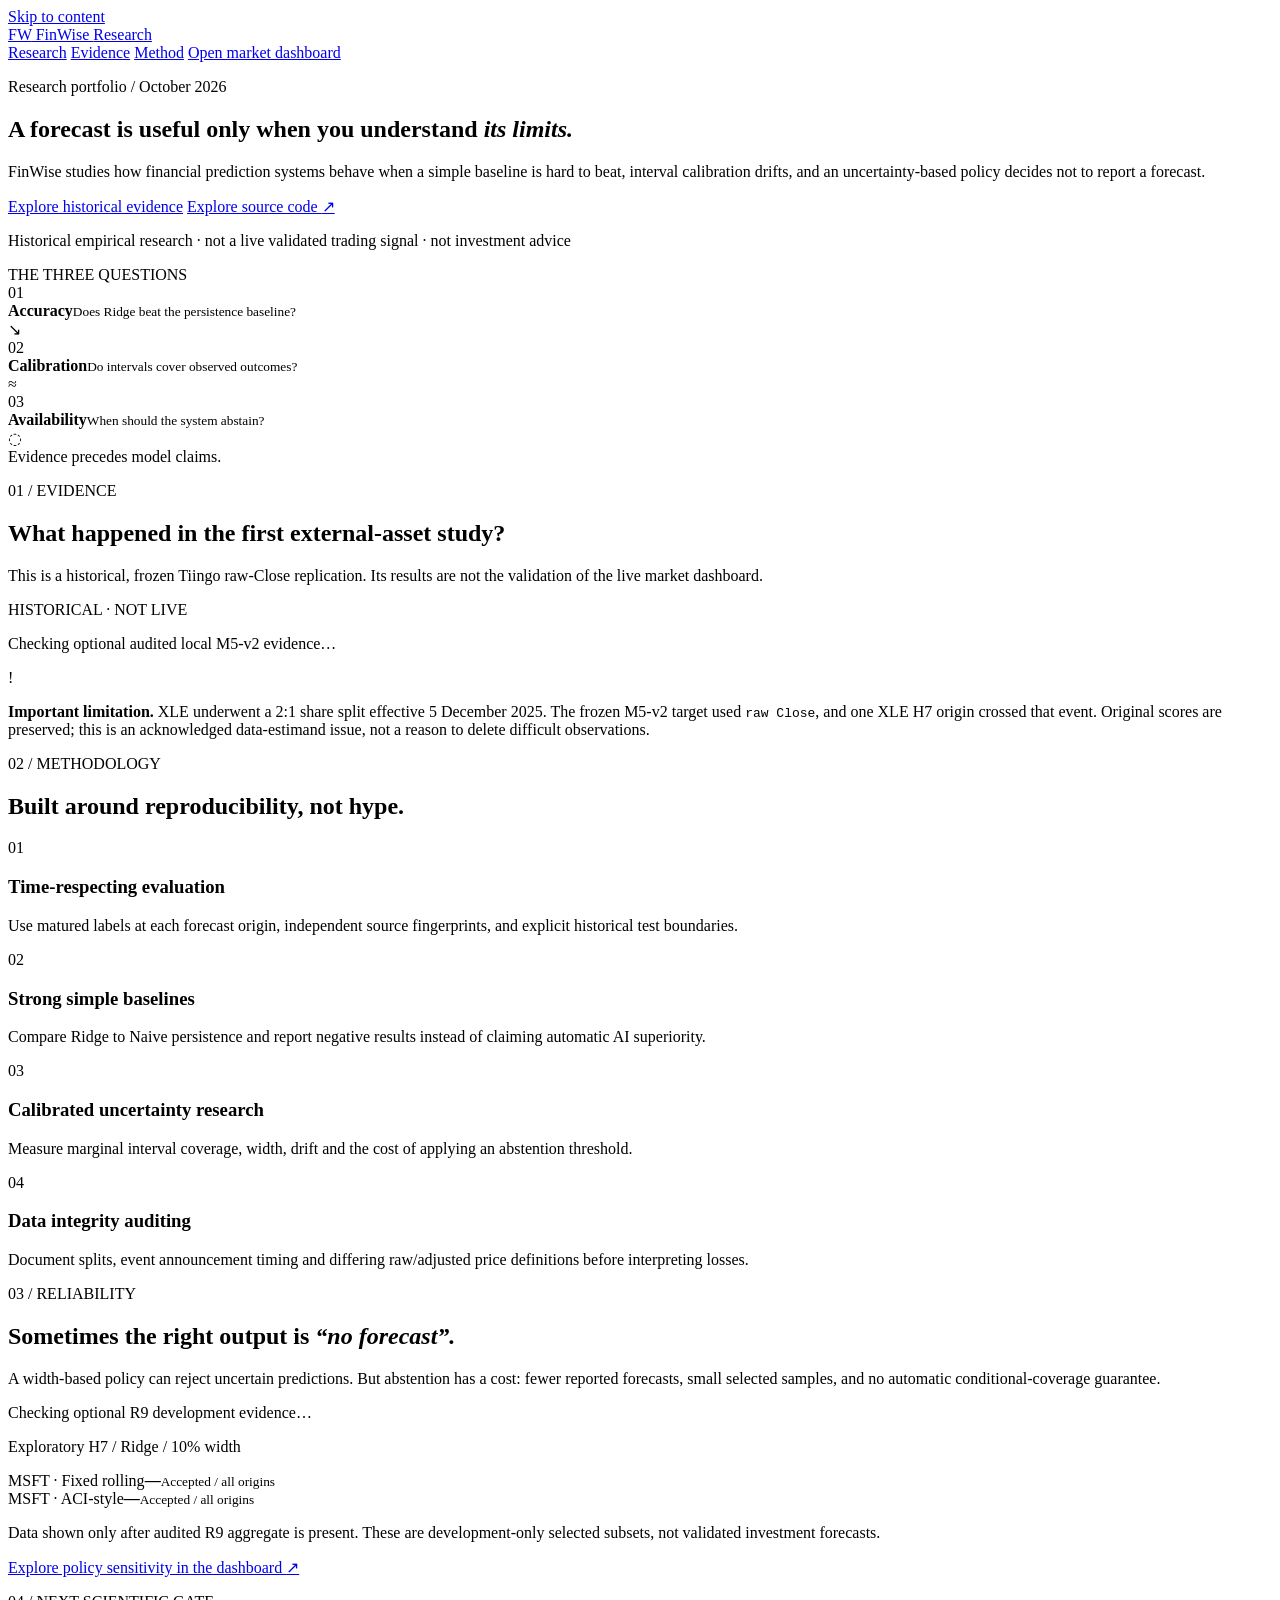
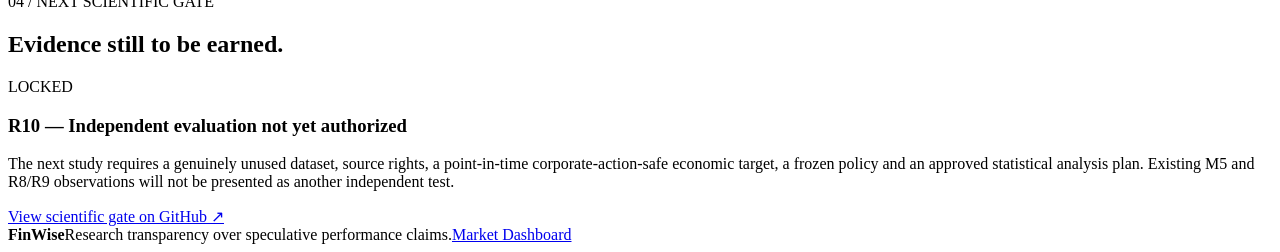
==== frontend/research.html @ 86b9fe50 "feat(w6): design standalone evidence-first FinWise research portfolio page" ====
<!doctype html>
<html lang="en">
<head>
  <meta charset="utf-8">
  <meta name="viewport" content="width=device-width, initial-scale=1">
  <meta name="description" content="FinWise: an evidence-centered research project on financial forecasting accuracy, adaptive uncertainty calibration, and responsible forecast abstention.">
  <meta name="robots" content="index,follow">
  <title>FinWise | Research & Evidence</title>
  <link rel="stylesheet" href="./research.css?v=w6-20261028">
</head>
<body>
  <a class="skip" href="#main">Skip to content</a>
  <header class="site-header">
    <div class="wrap navigation">
      <a class="brand" href="./research.html" aria-label="FinWise research home">FW<span class="brand-square"></span> FinWise <span class="brand-light">Research</span></a>
      <nav aria-label="Main navigation">
        <a href="#research">Research</a>
        <a href="#evidence">Evidence</a>
        <a href="#method">Method</a>
        <a href="./index.html" class="nav-action">Open market dashboard</a>
      </nav>
    </div>
  </header>
  <main id="main">
    <section class="hero wrap" id="research">
      <p class="eyebrow"><span class="dot"></span> Research portfolio / October 2026</p>
      <div class="hero-grid">
        <div>
          <h1>A forecast is useful only when you understand <em>its limits.</em></h1>
          <p class="lead">FinWise studies how financial prediction systems behave when a simple baseline is hard to beat, interval calibration drifts, and an uncertainty-based policy decides not to report a forecast.</p>
          <div class="hero-actions">
            <a href="#evidence" class="primary">Explore historical evidence</a>
            <a href="https://github.com/idozii/FinWise-Intelligent-Investment-Assistant" class="secondary">Explore source code <span aria-hidden="true">↗</span></a>
          </div>
          <p class="boundary">Historical empirical research · not a live validated trading signal · not investment advice</p>
        </div>
        <div class="visual" aria-label="Illustration of forecasting evidence categories">
          <div class="visual-kicker">THE THREE QUESTIONS</div>
          <div class="visual-row"><span class="visual-count">01</span><div><strong>Accuracy</strong><small>Does Ridge beat the persistence baseline?</small></div><span class="visual-mark">↘</span></div>
          <div class="visual-row"><span class="visual-count">02</span><div><strong>Calibration</strong><small>Do intervals cover observed outcomes?</small></div><span class="visual-mark">≈</span></div>
          <div class="visual-row"><span class="visual-count">03</span><div><strong>Availability</strong><small>When should the system abstain?</small></div><span class="visual-mark">◌</span></div>
          <div class="visual-footer">Evidence precedes model claims.</div>
        </div>
      </div>
    </section>

    <section class="section-light" id="evidence">
      <div class="wrap">
        <div class="section-header">
          <div>
            <p class="eyebrow">01 / EVIDENCE</p>
            <h2>What happened in the first external-asset study?</h2>
            <p class="section-sub">This is a historical, frozen Tiingo raw-Close replication. Its results are not the validation of the live market dashboard.</p>
          </div>
          <span class="tag">HISTORICAL · NOT LIVE</span>
        </div>
        <p id="evidenceStatus" class="load-status" role="status" aria-live="polite">Checking optional audited local M5-v2 evidence…</p>
        <div id="evidenceData" hidden>
          <div class="evidence-stats" id="evidenceStats"></div>
          <div class="scroll-table">
            <table>
              <caption>Audited first-run outcomes; 64 origins per asset/horizon</caption>
              <thead><tr><th>Asset</th><th>Horizon</th><th>Naive MAE</th><th>Ridge MAE</th><th>Ridge − Naive</th><th>Descriptive 95% CI</th><th>Ridge accepted</th></tr></thead>
              <tbody id="evidenceRows"></tbody>
            </table>
          </div>
        </div>
        <div class="warning-note">
          <span class="warning-icon">!</span>
          <p><strong>Important limitation.</strong> XLE underwent a 2:1 share split effective 5 December 2025. The frozen M5-v2 target used <code>raw Close</code>, and one XLE H7 origin crossed that event. Original scores are preserved; this is an acknowledged data-estimand issue, not a reason to delete difficult observations.</p>
        </div>
      </div>
    </section>

    <section class="wrap section" id="method">
      <div class="section-header">
        <div><p class="eyebrow">02 / METHODOLOGY</p><h2>Built around reproducibility, not hype.</h2></div>
      </div>
      <div class="method-grid">
        <article class="method-card"><span>01</span><h3>Time-respecting evaluation</h3><p>Use matured labels at each forecast origin, independent source fingerprints, and explicit historical test boundaries.</p></article>
        <article class="method-card"><span>02</span><h3>Strong simple baselines</h3><p>Compare Ridge to Naive persistence and report negative results instead of claiming automatic AI superiority.</p></article>
        <article class="method-card"><span>03</span><h3>Calibrated uncertainty research</h3><p>Measure marginal interval coverage, width, drift and the cost of applying an abstention threshold.</p></article>
        <article class="method-card"><span>04</span><h3>Data integrity auditing</h3><p>Document splits, event announcement timing and differing raw/adjusted price definitions before interpreting losses.</p></article>
      </div>
    </section>

    <section class="section-ink">
      <div class="wrap split-section">
        <div>
          <p class="eyebrow inverse">03 / RELIABILITY</p>
          <h2>Sometimes the right output is <em>“no forecast”.</em></h2>
          <p>A width-based policy can reject uncertain predictions. But abstention has a cost: fewer reported forecasts, small selected samples, and no automatic conditional-coverage guarantee.</p>
          <p id="policyStatus" class="load-status inverse-status" role="status">Checking optional R9 development evidence…</p>
        </div>
        <div class="policy-card">
          <p class="policy-label">Exploratory H7 / Ridge / 10% width</p>
          <div class="policy-grid">
            <div><span>MSFT · Fixed rolling</span><strong id="fixedAccepted">—</strong><small>Accepted / all origins</small></div>
            <div><span>MSFT · ACI-style</span><strong id="adaptiveAccepted">—</strong><small>Accepted / all origins</small></div>
          </div>
          <p id="policyCaveat">Data shown only after audited R9 aggregate is present. These are development-only selected subsets, not validated investment forecasts.</p>
          <a href="./index.html#policyExplorerTitle">Explore policy sensitivity in the dashboard <span aria-hidden="true">↗</span></a>
        </div>
      </div>
    </section>

    <section class="wrap section">
      <div class="section-header"><div><p class="eyebrow">04 / NEXT SCIENTIFIC GATE</p><h2>Evidence still to be earned.</h2></div></div>
      <div class="gate">
        <div class="gate-symbol">LOCKED</div>
        <div><h3>R10 — Independent evaluation not yet authorized</h3>
          <p>The next study requires a genuinely unused dataset, source rights, a point-in-time corporate-action-safe economic target, a frozen policy and an approved statistical analysis plan. Existing M5 and R8/R9 observations will not be presented as another independent test.</p>
          <a href="https://github.com/idozii/FinWise-Intelligent-Investment-Assistant/blob/feat/r10-preregistration-readiness/research/R10_INDEPENDENT_EVALUATION_GATE.md">View scientific gate on GitHub <span aria-hidden="true">↗</span></a>
        </div>
      </div>
    </section>
  </main>
  <footer class="footer"><div class="wrap"><strong>FinWise</strong><span>Research transparency over speculative performance claims.</span><a href="./index.html">Market Dashboard</a></div></footer>
  <script src="./research.js?v=w6-20261028" defer></script>
</body>
</html>
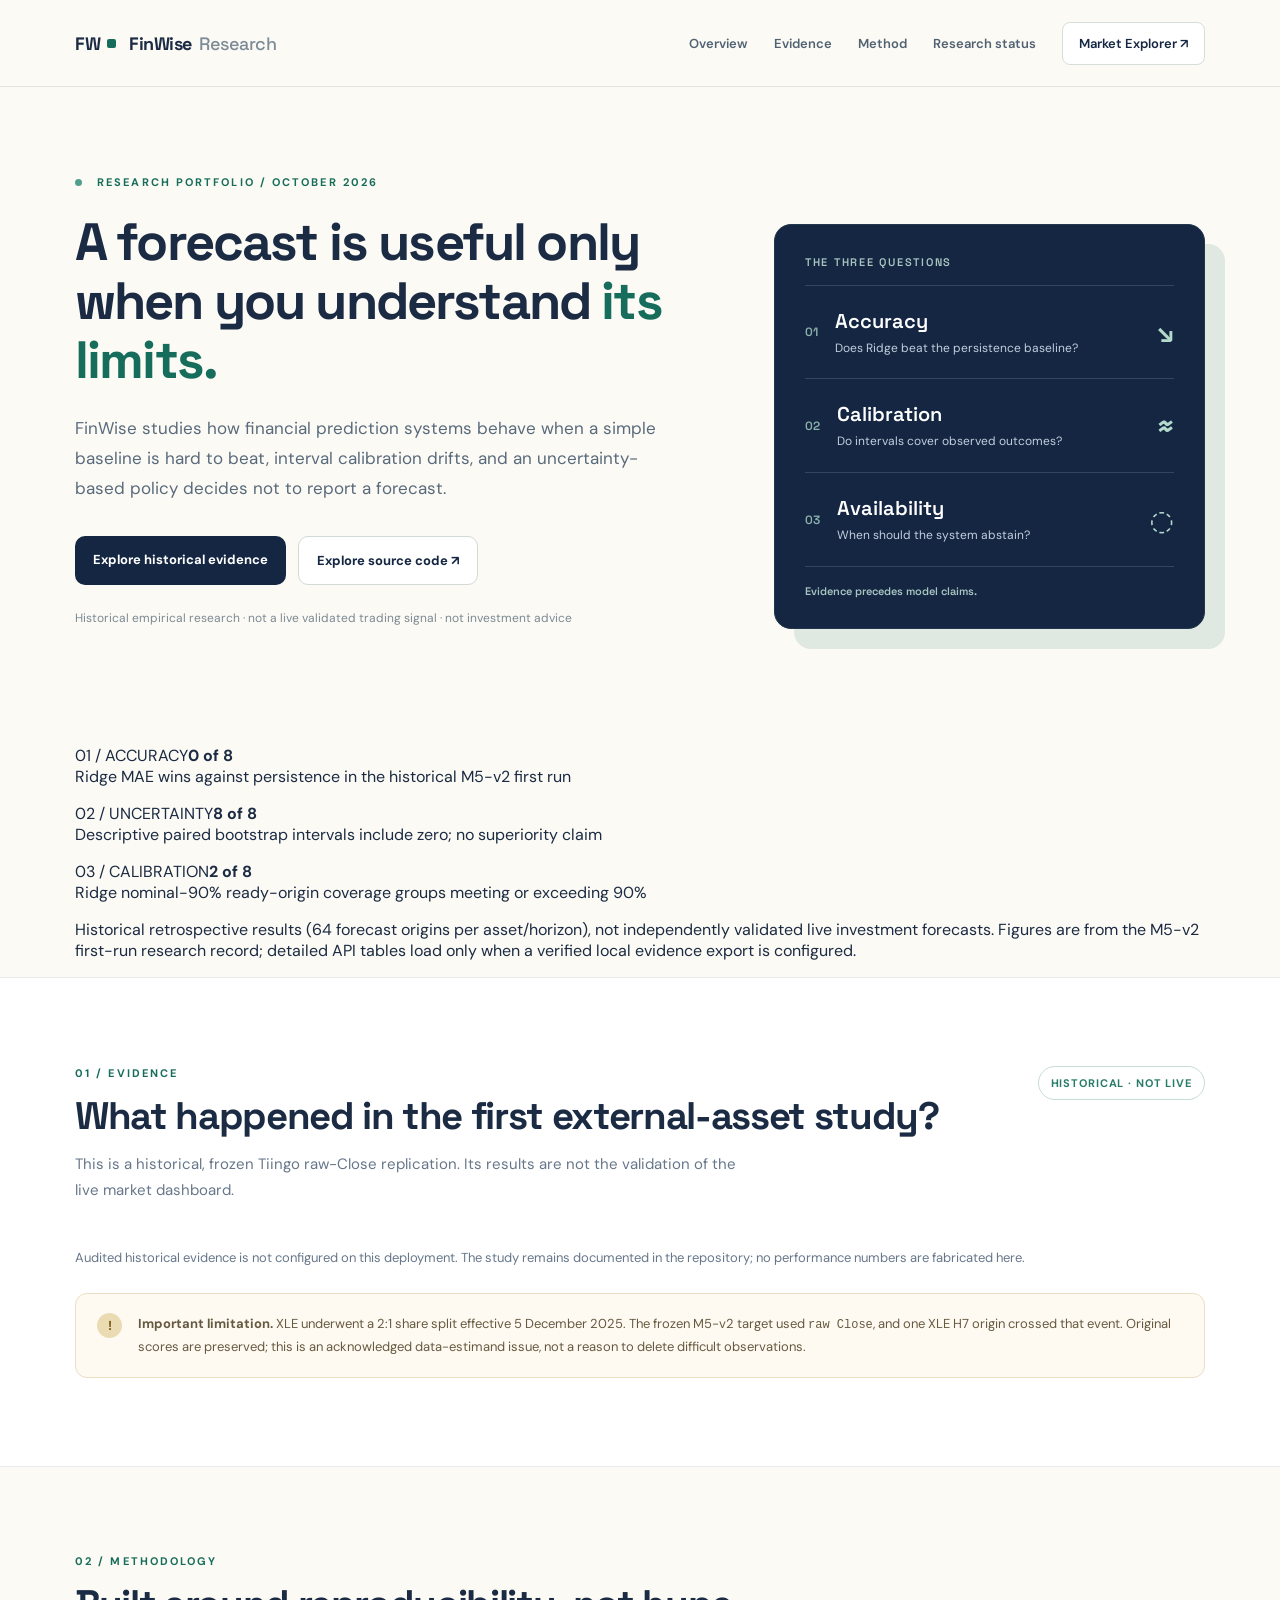
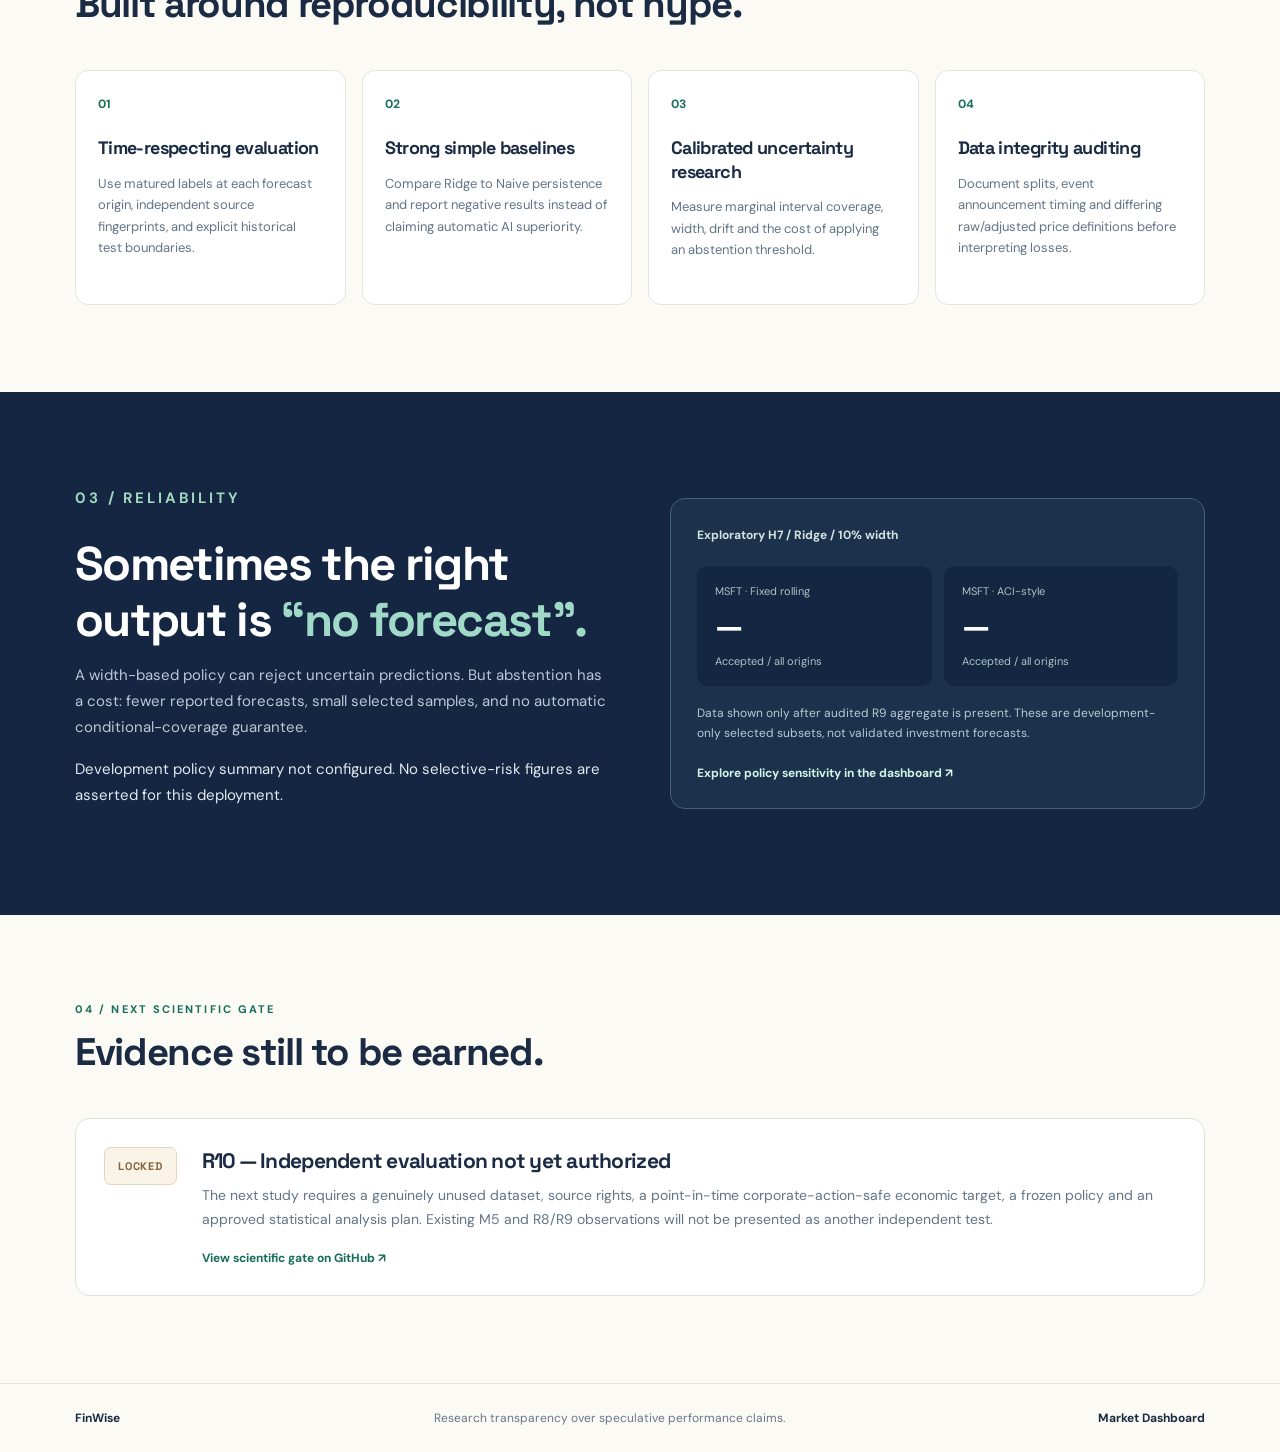
==== commit aae6a578: "design(w8): publish research-first landing highlights with study-status provenance" ====
--- a/frontend/research.html
+++ b/frontend/research.html
@@ -6,7 +6,7 @@
   <meta name="description" content="FinWise: an evidence-centered research project on financial forecasting accuracy, adaptive uncertainty calibration, and responsible forecast abstention.">
   <meta name="robots" content="index,follow">
   <title>FinWise | Research & Evidence</title>
-  <link rel="stylesheet" href="./research.css?v=w6-20261028">
+  <link rel="stylesheet" href="./research.css?v=w8-public-1">
 </head>
 <body>
   <a class="skip" href="#main">Skip to content</a>
@@ -14,10 +14,11 @@
     <div class="wrap navigation">
       <a class="brand" href="./research.html" aria-label="FinWise research home">FW<span class="brand-square"></span> FinWise <span class="brand-light">Research</span></a>
       <nav aria-label="Main navigation">
-        <a href="#research">Research</a>
+        <a href="#research">Overview</a>
         <a href="#evidence">Evidence</a>
         <a href="#method">Method</a>
-        <a href="./index.html" class="nav-action">Open market dashboard</a>
+        <a href="#limits">Research status</a>
+        <a href="./index.html" class="nav-action">Market Explorer <span aria-hidden="true">↗</span></a>
       </nav>
     </div>
   </header>
@@ -42,6 +43,15 @@
           <div class="visual-footer">Evidence precedes model claims.</div>
         </div>
       </div>
+    </section>
+
+    <section class="impact-strip" aria-label="First-run study headline results">
+      <div class="wrap impact-grid">
+        <article class="impact-metric"><span>01 / ACCURACY</span><strong>0 of 8</strong><p>Ridge MAE wins against persistence in the historical M5-v2 first run</p></article>
+        <article class="impact-metric"><span>02 / UNCERTAINTY</span><strong>8 of 8</strong><p>Descriptive paired bootstrap intervals include zero; no superiority claim</p></article>
+        <article class="impact-metric"><span>03 / CALIBRATION</span><strong>2 of 8</strong><p>Ridge nominal-90% ready-origin coverage groups meeting or exceeding 90%</p></article>
+      </div>
+      <p class="wrap impact-note">Historical retrospective results (64 forecast origins per asset/horizon), not independently validated live investment forecasts. Figures are from the M5-v2 first-run research record; detailed API tables load only when a verified local evidence export is configured.</p>
     </section>
 
     <section class="section-light" id="evidence">
@@ -104,7 +114,7 @@
       </div>
     </section>
 
-    <section class="wrap section">
+    <section class="wrap section" id="limits">
       <div class="section-header"><div><p class="eyebrow">04 / NEXT SCIENTIFIC GATE</p><h2>Evidence still to be earned.</h2></div></div>
       <div class="gate">
         <div class="gate-symbol">LOCKED</div>
@@ -116,6 +126,6 @@
     </section>
   </main>
   <footer class="footer"><div class="wrap"><strong>FinWise</strong><span>Research transparency over speculative performance claims.</span><a href="./index.html">Market Dashboard</a></div></footer>
-  <script src="./research.js?v=w6-20261028" defer></script>
+  <script src="./research.js?v=w8-public-1" defer></script>
 </body>
 </html>
--- a/frontend/research.css
+++ b/frontend/research.css
@@ -0,0 +1,104 @@
+@import url("https://fonts.googleapis.com/css2?family=DM+Sans:wght@400;500;600;700&family=Space+Grotesk:wght@400;500;600;700&display=swap");
+:root{
+  --navy:#142642; --deep:#10213a; --ink:#1b2b43; --muted:#67778a;
+  --green:#176d5b; --mint:#d9e8df; --warm:#fcfaf4; --border:#dce2e3;
+  --white:#fff; --accent:#ecb67e;
+}
+*{box-sizing:border-box}
+html{scroll-behavior:smooth}
+body{margin:0;background:var(--warm);color:var(--ink);font-family:"DM Sans",system-ui,Arial,sans-serif;-webkit-font-smoothing:antialiased}
+a{color:inherit}
+a:focus-visible,select:focus-visible{outline:3px solid #338d7c;outline-offset:4px}
+button,select{font:inherit}
+.wrap{width:min(1130px,calc(100% - 44px));margin-inline:auto}
+.skip{position:absolute;left:-9999px;top:0;background:white;padding:12px;z-index:100}
+.skip:focus{left:8px}
+.site-header{border-bottom:1px solid #e3e4dc;position:relative;z-index:2}
+.navigation{display:flex;align-items:center;justify-content:space-between;gap:20px;min-height:86px}
+.brand{text-decoration:none;font-family:"Space Grotesk",system-ui,sans-serif;font-weight:700;font-size:18px;letter-spacing:-.025em;display:flex;gap:7px;align-items:center}
+.brand-square{display:inline-block;width:9px;height:9px;background:var(--green);border-radius:2px;margin-right:6px}
+.brand-light{font-weight:500;color:#7c8b96}
+.navigation nav{display:flex;align-items:center;gap:26px;flex-wrap:wrap}
+.navigation nav a{text-decoration:none;font-weight:600;font-size:13px;color:#516273}
+.navigation nav a:hover,.footer a:hover{color:var(--green)}
+.navigation nav .nav-action{border:1px solid #d5dedb;border-radius:8px;color:var(--navy);padding:12px 16px;background:white}
+.hero{padding:88px 0 105px}
+.eyebrow{font-size:11px;font-weight:700;text-transform:uppercase;letter-spacing:.19em;color:var(--green);margin:0 0 24px}
+.eyebrow .dot{display:inline-block;border-radius:50%;width:7px;height:7px;background:#4f9f8d;margin-right:10px}
+.hero-grid{display:grid;grid-template-columns:1.2fr .8fr;gap:52px;align-items:center}
+h1,h2,h3,p{margin-top:0}
+h1,h2,h3{font-family:"Space Grotesk",system-ui,sans-serif;letter-spacing:-.035em}
+h1{font-size:clamp(38px,4.1vw,64px);line-height:1.12;margin-bottom:25px;max-width:750px}
+h1 em,.section-ink h2 em{font-style:normal;color:var(--green)}
+.lead{font-size:17px;line-height:1.75;max-width:600px;color:#596a7c}
+.hero-actions{display:flex;gap:12px;margin:32px 0 24px;flex-wrap:wrap}
+.hero-actions a{text-decoration:none;border-radius:10px;padding:15px 18px;font-weight:700;font-size:13px}
+.hero-actions a.primary{background:var(--navy);color:white}
+.hero-actions a.secondary{border:1px solid #d1dad7;background:#fff;color:var(--navy)}
+.boundary{font-size:12px;line-height:1.6;color:#7b8993}
+.visual{background:var(--navy);color:white;border:1px solid #22364c;box-shadow:20px 20px 0 #dfe9e1;border-radius:17px;padding:30px}
+.visual-kicker,.visual-footer{font:600 11px "Space Grotesk",system-ui;letter-spacing:.16em;color:#a8c5c0}
+.visual-kicker{margin-bottom:16px}
+.visual-row{display:flex;align-items:center;gap:17px;padding:22px 0;border-top:1px solid rgba(255,255,255,.14)}
+.visual-row div{flex:1;display:grid;gap:6px}
+.visual-row strong{font:600 20px "Space Grotesk",system-ui}
+.visual-row small{font-size:12px;color:#c2cfdd;line-height:1.4}
+.visual-count{color:#8eb3ad;font:600 12px "Space Grotesk",system-ui}
+.visual-mark{color:#b2d9cb;font:600 28px "Space Grotesk",system-ui}
+.visual-footer{border-top:1px solid rgba(255,255,255,.14);padding-top:17px;letter-spacing:0}
+.section-light{padding:88px 0;background:white;border-top:1px solid #e7ebeb;border-bottom:1px solid #e7ebeb}
+.section{padding:87px 0}
+.section-header{display:flex;align-items:start;justify-content:space-between;gap:24px;margin-bottom:30px}
+.section-header .eyebrow{margin-bottom:13px}
+.section-header h2,.section-ink h2{font-size:clamp(29px,3vw,41px);line-height:1.19;margin-bottom:14px}
+.section-sub{max-width:670px;color:var(--muted);line-height:1.7;font-size:15px}
+.tag{white-space:nowrap;border-radius:999px;border:1px solid #c5ddd3;padding:9px 12px;color:#287c67;font-size:11px;font-weight:700;letter-spacing:.08em}
+.load-status{color:var(--muted);font-size:13px;line-height:1.6;margin:14px 0}
+[hidden]{display:none!important}
+.evidence-stats{display:grid;grid-template-columns:repeat(3,minmax(0,1fr));gap:15px;margin:25px 0}
+.stat{background:#f6faf8;border:1px solid #dce9e1;border-radius:12px;padding:24px}
+.stat span{color:var(--muted);font-size:12px;font-weight:600}
+.stat strong{display:block;color:var(--navy);font:700 32px "Space Grotesk",system-ui;margin:11px 0 3px}
+.stat small{color:#7b8c98;font-size:11px}
+.scroll-table{overflow-x:auto;border:1px solid var(--border);border-radius:13px}
+table{width:100%;border-collapse:collapse;white-space:nowrap;font-size:13px;min-width:820px}
+caption{text-align:left;background:#f7faf8;padding:15px 18px;font-weight:600;font-size:12px;color:#5e7181}
+th{text-align:left;color:#57687a;background:#f7faf9;font-size:11px;letter-spacing:.045em;padding:14px 13px}
+td{padding:13px;border-top:1px solid #edf1f0;font-variant-numeric:tabular-nums}
+tr:nth-child(even) td{background:#fcfdfc}
+.warning-note{display:flex;gap:16px;border:1px solid #ebddc2;background:#fffaf1;border-radius:12px;padding:19px 21px;margin-top:24px}
+.warning-note p{font-size:13px;line-height:1.7;margin:0;color:#665941}
+.warning-icon{background:#eadbb3;border-radius:50%;color:#795a12;min-width:25px;width:25px;height:25px;display:grid;place-items:center;font-weight:700;font-size:13px}
+.warning-note code{font-size:12px}
+.method-grid{display:grid;grid-template-columns:repeat(4,minmax(0,1fr));gap:16px}
+.method-card{padding:25px 22px;border:1px solid #dfe6e3;border-radius:13px;background:white;min-height:235px}
+.method-card>span{display:block;font-size:12px;font-weight:700;color:var(--green);margin-bottom:24px}
+.method-card h3{font-size:18px;line-height:1.3;margin-bottom:13px}
+.method-card p{font-size:13px;color:#627587;line-height:1.65}
+.section-ink{background:var(--navy);padding:93px 0;color:white}
+.split-section{display:grid;grid-template-columns:1fr 1fr;gap:60px;align-items:center}
+.eyebrow.inverse{color:#9fd7c1}
+.section-ink h2{font-size:clamp(30px,3.7vw,50px)}
+.section-ink h2 em{color:#a1d9c8}
+.section-ink p{color:#b9c9d8;line-height:1.74;font-size:15px}
+.inverse-status{color:#e2e9ef!important}
+.policy-card{border:1px solid #466074;background:#1b314c;border-radius:15px;padding:26px}
+.policy-label{font-size:12px!important;color:#d4e3df!important;font-weight:700;margin-bottom:20px}
+.policy-grid{display:grid;grid-template-columns:1fr 1fr;gap:12px}
+.policy-grid>div{background:#142742;border-radius:11px;padding:18px;display:flex;flex-direction:column;gap:8px}
+.policy-grid span,.policy-grid small{font-size:11px;color:#a7c4c5}
+.policy-grid strong{font:700 32px "Space Grotesk",system-ui}
+.policy-card>p#policyCaveat{font-size:12px;line-height:1.65;margin:18px 0}
+.policy-card a{font-size:12px;text-decoration:none;color:#d3f5e7;font-weight:700}
+.gate{display:flex;gap:25px;background:white;border:1px solid #dae3df;border-radius:15px;padding:28px;align-items:flex-start}
+.gate-symbol{border:1px solid #e4d5bb;border-radius:7px;padding:11px 13px;background:#faf3e7;color:#87643e;font:700 11px "Space Grotesk",system-ui;letter-spacing:.07em}
+.gate h3{font-size:21px;margin-bottom:10px}
+.gate p{font-size:14px;line-height:1.7;color:#637486}
+.gate a{font-size:12px;color:var(--green);font-weight:700;text-decoration:none}
+.footer{border-top:1px solid #dee6e2;padding:26px 0;font-size:12px}
+.footer .wrap{display:flex;justify-content:space-between;gap:25px;flex-wrap:wrap}
+.footer span{color:var(--muted)}
+.footer a{text-decoration:none;font-weight:700}
+@media(max-width:940px){.hero-grid,.split-section{grid-template-columns:1fr;gap:42px}.visual{max-width:570px}.method-grid{grid-template-columns:repeat(2,1fr)}}
+@media(max-width:700px){.navigation{align-items:flex-start;flex-direction:column;padding:20px 0}.navigation nav{gap:13px}.hero{padding:55px 0 70px}.section,.section-light,.section-ink{padding:60px 0}.section-header{flex-direction:column}.evidence-stats{grid-template-columns:1fr}.method-grid{grid-template-columns:1fr}.split-section{gap:28px}.gate{flex-direction:column}.policy-grid{grid-template-columns:1fr}.visual{box-shadow:12px 12px 0 #dfe9e1}}
+@media(prefers-reduced-motion:reduce){html{scroll-behavior:auto}}
